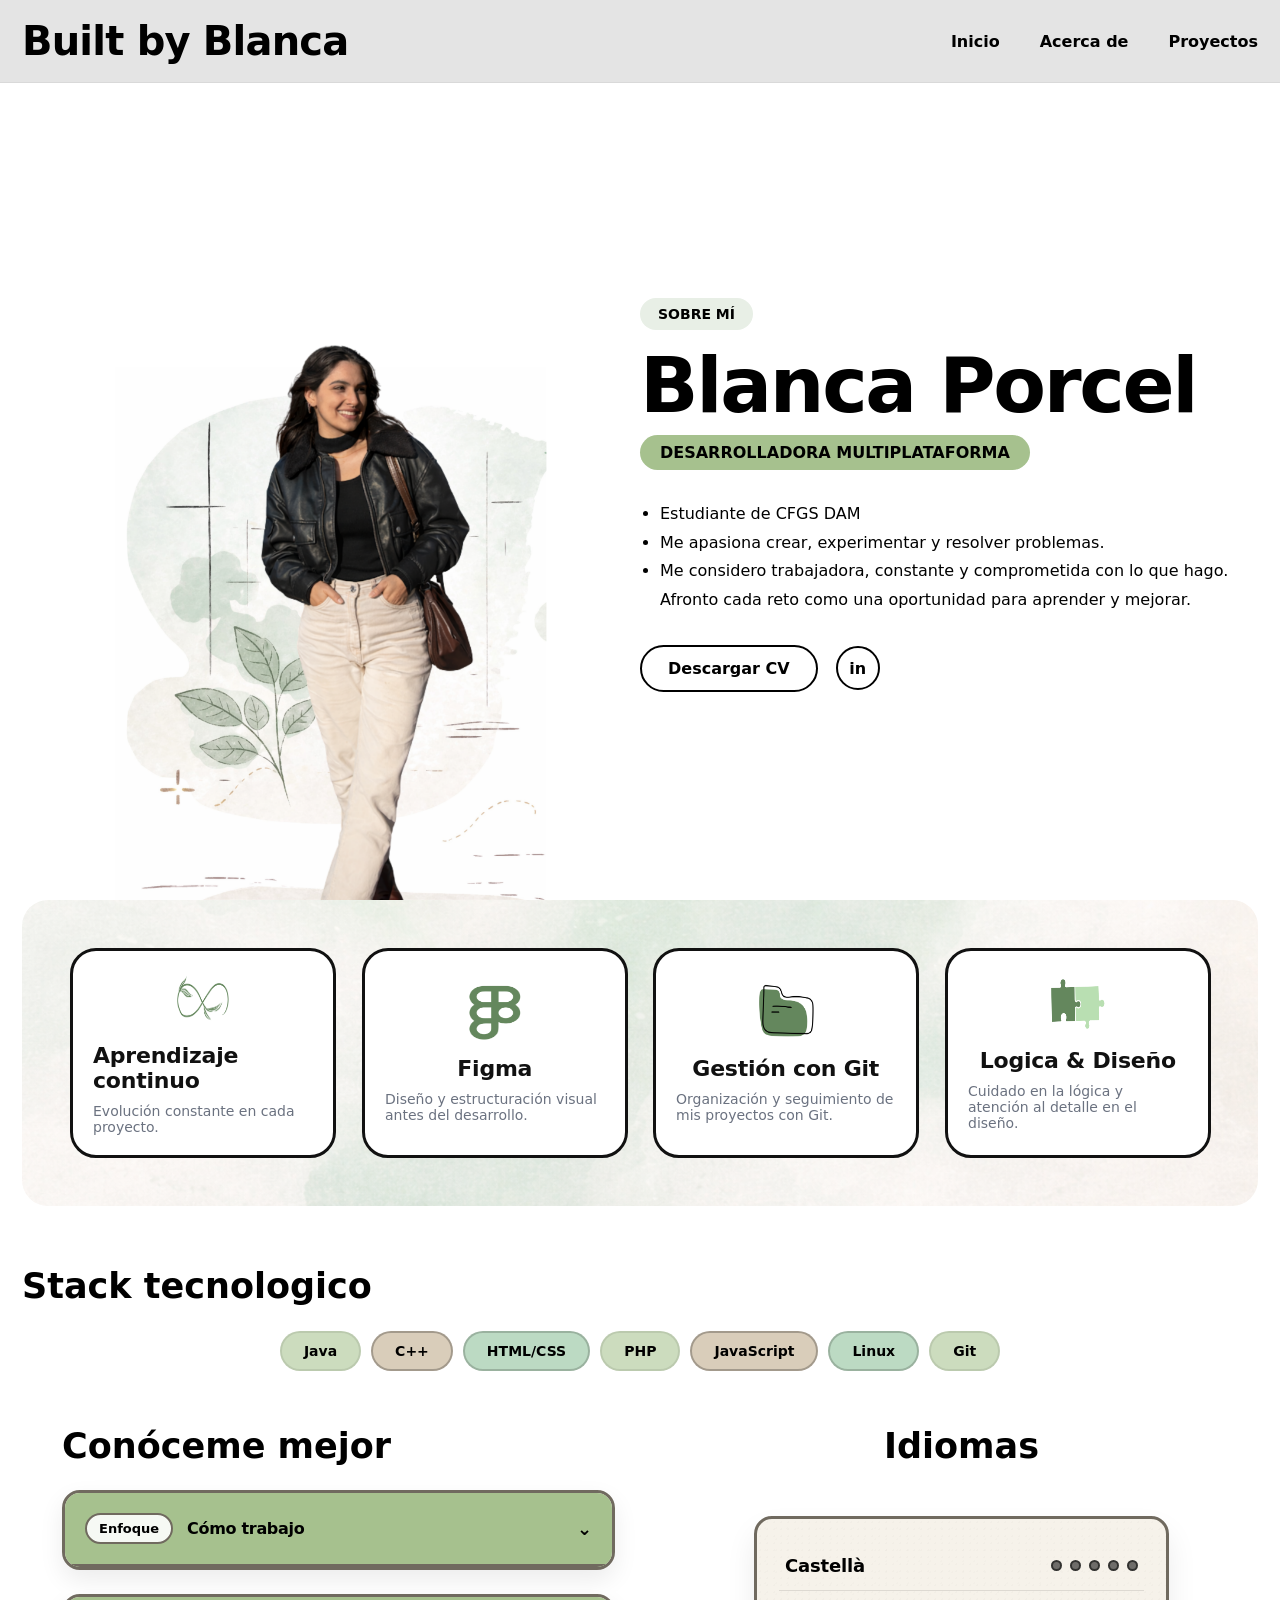
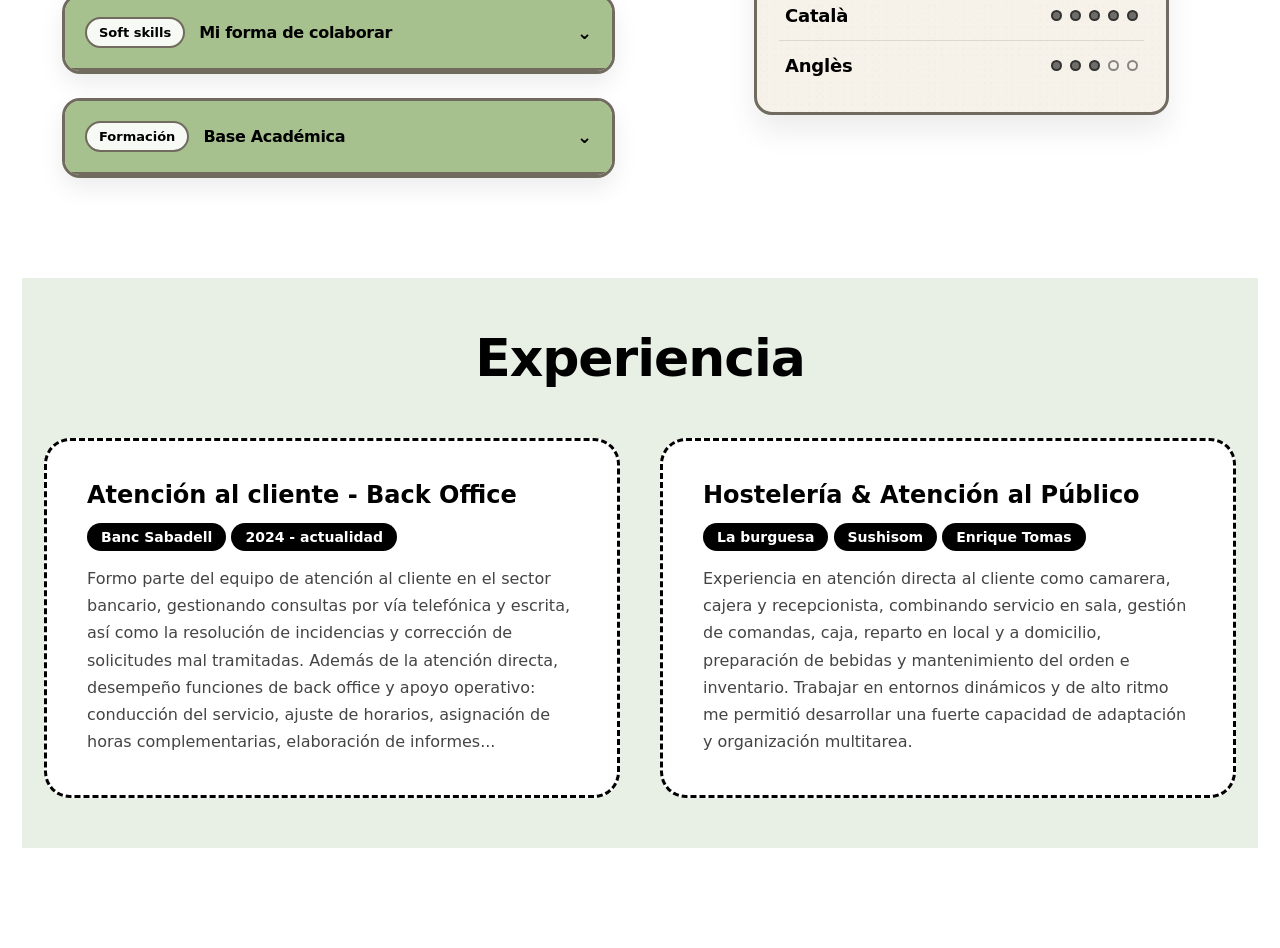
==== about.html @ 8d454c59 "about me creado" ====
<!DOCTYPE html>
<html lang="en">

<head>
  <meta charset="UTF-8" />
  <meta name="viewport" content="width=device-width, initial-scale=1.0" />
  <title>Blanca Porcel Portfolio</title>
  <link rel="stylesheet" href="about-me.css" />
</head>


<body>
  <!-- NAV -->
  <header class="nav">
    <div class="nav-inner">
      <div class="brand">Built by Blanca</div>

      <nav class="menu">
        <a href="/">Inicio</a>
        <a href="/about.html">Acerca de</a>
        <a class="active" href="/projects.html">Proyectos</a>
      </nav>
    </div>
  </header>


  <!-- PAGE -->
  <main id="page" class="page">
    <div class="container">
      <div class="header">

        <!-- TEXTO -->
        <div class="header-content">

          <span class="hero-badge">SOBRE MÍ</span>

          <h1 class="hero-name">
            Blanca Porcel
          </h1>

          <h2 class="hero-role">
            DESARROLLADORA MULTIPLATAFORMA
          </h2>

          <ul class="hero-list">
            <li>Estudiante de CFGS DAM</li>
            <li> Me apasiona crear, experimentar y resolver problemas. </li>
            <li>Me considero trabajadora, constante y comprometida con lo que hago. Afronto cada reto como una oportunidad para aprender y mejorar.</li>
          </ul>

          <div class="hero-buttons">
            <a href="assets/Curriculum Blanca Porcel.pdf" target="_blank" class="btn-primary">
              Descargar CV
            </a>

            <a href="http://www.linkedin.com/in/blanca-porcel-alonso" target="_blank" class="btn-circle">
              in
            </a>
          </div>

        </div>

        <!-- IMAGEN -->
        <img src="assets/foto-mia3.png" alt="Blanca Porcel" class="hero-img">

      </div>

      <article class="quick-overview">
        <a class="tech-card" href="#">
          <div class="tech-card__icon" aria-hidden="true">
            <img src="assets/icono-infinito.png" alt="" />
          </div>

          <h3 class="tech-card__title">Aprendizaje continuo</h3>
          <p class="tech-card__subtitle">Evolución constante en cada proyecto.</p>
        </a>
        <a class="tech-card" href="#">
          <div class="tech-card__icon" aria-hidden="true">
            <img src="assets/icono-figma.png" alt="" />
          </div>

          <h3 class="tech-card__title">Figma</h3>
          <p class="tech-card__subtitle">Diseño y estructuración visual antes del desarrollo.</p>
        </a>
        <a class="tech-card" href="#">
          <div class="tech-card__icon" aria-hidden="true">
            <img src="assets/icono-carpeta.png" alt="" />
          </div>

          <h3 class="tech-card__title">Gestión con Git</h3>
          <p class="tech-card__subtitle">Organización y seguimiento de mis proyectos con Git.</p>
        </a>
        <a class="tech-card" href="#">
          <div class="tech-card__icon" aria-hidden="true">
            <img src="assets/icono-puzle.png" alt="" />
          </div>

          <h3 class="tech-card__title">Logica & Diseño</h3>
          <p class="tech-card__subtitle">Cuidado en la lógica y atención al detalle en el diseño. </p>
        </a>
      </article>
      <div class="content-grid">
        <article class="technology-stack">
          <h2>
            Stack tecnologico
          </h2>
          <div class="pills">
            <span>Java</span>
            <span>C++</span>
            <span>HTML/CSS</span>
            <span>PHP</span>
            <span>JavaScript</span>
            <span>Linux</span>
            <span>Git</span>
          </div>
        </article>

        <article class="get-to-know-me">
          <h2>Conóceme mejor</h2>
          <div class="cards">

            <div class="accordion-card">
              <div class="card-header">
                <span class="tag">Enfoque</span>
                <span class="title-mini">Cómo trabajo</span>
                <span class="chev">⌄</span>
              </div>
              <div class="card-body">
                <p>
                  Me gusta construir proyectos completos y bien estructurados:
                  primero diseño en Figma y después paso a código cuidando la arquitectura.
                </p>
              </div>
            </div>

            <div class="accordion-card">
              <div class="card-header">
                <span class="tag">Soft skills</span>
                <span class="title-mini">Mi forma de colaborar</span>
                <span class="chev">⌄</span>
              </div>
              <div class="card-body">
                <p>Alta capacidad de adaptación<br>Actitud profesional y resolutiva<br>Persona creativa y comunicativa
                </p>
              </div>
            </div>

            <div class="accordion-card">
              <div class="card-header">
                <span class="tag">Formación</span>
                <span class="title-mini">Base Académica</span>
                <span class="chev">⌄</span>
              </div>
              <div class="card-body">
                <p>CFGS Desarrollo de Aplicaciones Multiplataforma (actualidad). <br>2 años de Ingeniería Informática.
                  <br>Bachillerato Científico-Tecnológico</p>
              </div>
            </div>

          </div>
        </article>
        <article class="languages">
          <h2 class="languages-title">Idiomas</h2>

          <div class="languages-card">
            <div class="lang-row">
              <span class="lang-name">Castellà</span>
              <div class="dots" aria-label="Nivel castellano: 5 de 5">
                <span class="dot filled"></span>
                <span class="dot filled"></span>
                <span class="dot filled"></span>
                <span class="dot filled"></span>
                <span class="dot filled"></span>
              </div>
            </div>

            <div class="lang-row">
              <span class="lang-name">Català</span>
              <div class="dots" aria-label="Nivel catalán: 5 de 5">
                <span class="dot filled"></span>
                <span class="dot filled"></span>
                <span class="dot filled"></span>
                <span class="dot filled"></span>
                <span class="dot filled"></span>
              </div>
            </div>

            <div class="lang-row">
              <span class="lang-name">Anglès</span>
              <div class="dots" aria-label="Nivel inglés: 3 de 5">
                <span class="dot filled"></span>
                <span class="dot filled"></span>
                <span class="dot filled"></span>
                <span class="dot"></span>
                <span class="dot"></span>
              </div>
            </div>
          </div>
        </article>
      </div>
      <section class="experience-section">
        <div class="container">
          <h2 class="experience-title">Experiencia</h2>

          <div class="experience-grid">

            <article class="experience-card">
              <h3> Atención al cliente - Back Office </h3>
              <span class="experience-date"> Banc Sabadell</span>
              <span class="experience-date"> 2024 - actualidad</span>
              <p>
                Formo parte del equipo de atención al cliente en el sector bancario, gestionando consultas por vía
                telefónica y escrita, así como la resolución de incidencias y corrección de solicitudes mal
                tramitadas.

                Además de la atención directa, desempeño funciones de back office y apoyo operativo: conducción del
                servicio, ajuste de horarios, asignación de horas complementarias, elaboración de informes...
              </p>
            </article>

            <article class="experience-card">
              <h3> Hostelería & Atención al Público </h3>
              <span class="experience-date">La burguesa</span>
              <span class="experience-date">Sushisom</span>
              <span class="experience-date">Enrique Tomas</span>
              <p>
                Experiencia en atención directa al cliente como camarera, cajera y recepcionista, combinando servicio
                en sala, gestión de comandas, caja, reparto en local y a domicilio, preparación de bebidas y
                mantenimiento del orden e inventario.

                Trabajar en entornos dinámicos y de alto ritmo me permitió desarrollar una fuerte capacidad de
                adaptación y organización multitarea.


              </p>
            </article>

          </div>
        </div>
      </section>
    </div>
    </div>
  </main>
  <script>
    const cards = document.querySelectorAll('.accordion-card');

    cards.forEach(card => {
      card.querySelector('.card-header').addEventListener('click', () => {

        const isActive = card.classList.contains('active');

        // cerramos todas
        cards.forEach(c => c.classList.remove('active'));

        // abrimos solo si estaba cerrada
        if (!isActive) {
          card.classList.add('active');
        }

      });
    });
  </script>
</body>

</html>
---- about-me.css ----
* {
  margin: 0;
  padding: 0;
  box-sizing: border-box;
}

:root {
  --border: #706a5f;
  --bg: #fff;
  --muted: #444;
  --radius: 18px;
  --shadow: 0 16px 30px rgba(0, 0, 0, .12);
}

body {
  font-family: system-ui, -apple-system, Segoe UI, Roboto, Arial, sans-serif;
  background: var(--bg);
  color: #000;
}


/* NAV */
.nav {
  position: fixed;
  top: 0;
  left: 0;
  width: 100%;
  background: var(--bg);
  z-index: 50;
  background: rgba(211, 210, 210, 0.6);
  /* semi transparente */
  backdrop-filter: blur(12px);
  -webkit-backdrop-filter: blur(12px);
  border-bottom: 1px solid rgba(0, 0, 0, 0.05);
}


.nav-inner {
  max-width: 1280px;
  margin: 0 auto;
  padding: 18px 22px;
  display: flex;
  align-items: center;
  justify-content: space-between;
}

.brand {
  font-weight: 900;
  font-size: 40px;
  letter-spacing: -0.02em;
}

.menu {
  display: flex;
  gap: 40px;
}

.menu a {
  text-decoration: none;
  color: #000;
  font-weight: 600;
}

.menu a:hover {
  text-decoration: underline;
}



/* PAGE */
.page {
  padding-top: 90px;
  /* deja sitio para nav */
  min-height: 100vh;
  opacity: 0;
  animation: fadeInUp 0.6s ease-out forwards;
}

@keyframes fadeInUp {
  from {
    opacity: 0;
    transform: translateY(10px);
  }

  to {
    opacity: 1;
    transform: translateY(0);
  }
}

.container {
  max-width: 1280px;
  margin: 0 auto;
  padding: 0 22px;
}



#empty {
  display: none !important;
}



/* Card */
.project-card {
  display: block;
  text-decoration: none;
  background: #F6F2EA;
  /* crema muy sutil */
  color: #111111;
  /* negro suave */
  border: 3px solid var(--border);
  border-radius: var(--radius);
  overflow: hidden;
  transition: transform .25s ease, box-shadow .25s ease;
  opacity: 0;
  transform: translateY(14px);

  opacity: 1;
  transform: translateY(0);

  background-color: #F6F2EA;
  background-image: radial-gradient(rgba(0, 0, 0, 0.015) 1px, transparent 1px);
  background-size: 6px 6px;
}

.project-card:hover {
  transform: translateY(-6px);
  box-shadow: var(--shadow);
}

.card-image {
  height: 210px;
  width: 100%;
  background: #f3f3f3;
  border-bottom: 3px solid var(--border);
  overflow: hidden;
}

.card-image img {
  width: 100%;
  height: 100%;
  object-fit: cover;
  transition: transform .5s ease;
}

.project-card:hover .card-image img {
  transform: scale(1.05);
}

.card-content {
  padding: 26px;
}

/* badge día */
.badge {
  display: inline-block;
  background: #000;
  color: #fff;
  padding: 8px 14px;
  border-radius: 999px;
  font-size: 14px;
  font-weight: 700;
  margin-bottom: 14px;
}

/* título */
.card-title {
  font-size: 34px;
  font-weight: 900;
  letter-spacing: -0.02em;
  line-height: 1.05;
  margin-bottom: 16px;
}

/* tech tags */
.tech {
  display: flex;
  flex-wrap: wrap;
  gap: 10px;
  margin-bottom: 18px;
}

.tech span {
  font-size: 14px;
  border: 2px solid #000;
  padding: 6px 10px;
  border-radius: 10px;
  background: #FDFBF7;

}

.tech span:hover {
  background: #F6F2EA;
}

/* Ver proyecto */
.view {
  display: inline-flex;
  align-items: center;
  gap: 10px;
  font-weight: 700;
  font-size: 16px;
}

.view svg {
  width: 18px;
  height: 18px;
  transition: transform .2s ease;

}

.project-card:hover .view svg {
  transform: translateX(5px);
}


.content img {
  height: 500px;
}

.content {
  text-align: center;
}


@media (max-width: 450px) {

  .nav-inner {
    flex-direction: column;
    align-items: center;
    gap: 10px;
    padding: 14px 14px;
  }

  .brand {
    font-size: 30px;
    line-height: 1;
    text-align: center;
  }

  .menu {
    gap: 18px;
    flex-wrap: wrap;
    /* por si no cabe */
    justify-content: center;
  }

  .menu a {
    font-size: 14px;
  }

  /* Ajusta el espacio arriba del contenido porque la nav será más alta */
  .page {
    padding-top: 140px;
    /* antes 90px */
  }
}


@media (max-width: 700px) and (min-width: 450px) {

  .nav-inner {
    padding: 14px 18px;
  }

  /* Built by Blanca se adapta progresivamente */
  .brand {
    font-size: clamp(22px, 4vw, 30px);
    line-height: 1;
  }

  /* Menú más compacto */
  .menu {
    gap: 20px;
    /* antes 40px */
  }

  .menu a {
    font-size: 15px;
  }

  /* Ajustamos espacio superior del hero */
  .page {
    padding-top: 100px;
  }
}

/* ===============================
   ACCORDION CARDS – Built by Blanca
   =============================== */

.cards {
  display: flex;
  gap: 24px;
  margin-top: 24px;
  flex-direction: column;
}

/* Tarjeta base */
.accordion-card {
  border: 3px solid var(--border);
  border-radius: 18px;
  background: #F6F2EA;
  overflow: hidden;
  box-shadow: 0 10px 24px rgba(0, 0, 0, .08);
  transition: transform .25s ease, box-shadow .25s ease;
}

/* Efecto hover */
.accordion-card:hover {
  transform: translateY(-4px);
  box-shadow: 0 16px 30px rgba(0, 0, 0, .12);
}

/* Cabecera */
.card-header {
  cursor: pointer;
  padding: 20px;
  display: grid;
  grid-template-columns: auto 1fr auto;
  align-items: center;
  gap: 14px;

  background: #a6c18e;
  /* tu verde */
  border-bottom: 3px solid var(--border);
  font-weight: 800;
  user-select: none;
}

/* Etiqueta tipo pill */
.card-header .tag {
  display: inline-flex;
  align-items: center;
  padding: 6px 12px;
  border-radius: 999px;
  background: rgba(255, 255, 255, .9);
  border: 2px solid var(--border);
  font-size: 13px;
  font-weight: 900;
}

/* Título */
.card-header .title-mini {
  font-weight: 900;
  letter-spacing: -0.02em;
  font-size: 16px;
}

/* Flecha */
.chev {
  font-weight: 900;
  font-size: 18px;
  transition: transform .3s ease;
}

/* Cuerpo */
.card-body {
  max-height: 0;
  overflow: hidden;
  padding: 0 20px;
  background: #fff;
  transition:
    max-height .4s ease,
    padding .3s ease,
    opacity .25s ease;
  opacity: 0;
}

/* Contenido interno */
.card-body p {
  margin: 0 0 12px;
  line-height: 1.7;
}

.card-body ul {
  margin: 0 0 20px;
  padding-left: 20px;
  line-height: 1.8;
}

/* Estado activo */
.accordion-card.active .card-body {
  max-height: 500px;
  padding: 20px;
  opacity: 1;
}

.accordion-card.active .chev {
  transform: rotate(180deg);
}

/* Responsive */
@media (max-width: 900px) {
  .cards {
    grid-template-columns: 1fr;
  }
}



/* Tecnologías centradas */
.tech {
  margin-top: 18px;
}

.pills {
  display: flex;
  flex-wrap: wrap;
  justify-content: center;
  gap: 10px;
  margin: 25px 0;
}

.pills span:nth-child(1),
.pills span:nth-child(4),
.pills span:nth-child(7) {
  border: 2px solid #00000015;
  background-color: #a6c18e91;
}

.pills span:nth-child(2),
.pills span:nth-child(5) {
  border: 2px solid #0000003f;
  background-color: #c1ad8e9a;
}

.pills span:nth-child(3),
.pills span:nth-child(6) {
  border: 2px solid #0000002f;
  background-color: #8ec19996;
}

.pills span {
  padding: 10px 22px;
  border-radius: 20px;
  background: #fff;
  font-size: 14px;
  font-weight: 600;
}



/* =========================
   IDIOMAS – Tarjeta papel
   ========================= */

.languages {
  text-align: center;
}

h2 {
  font-size: 35px;
  font-weight: 800;
  margin-bottom: 16px;
}

.languages-title {
  margin-bottom: 50px;
}

.languages-card {
  border: 3px solid var(--border);
  border-radius: 18px;
  padding: 22px 22px;
  background: #F6F2EA;
  box-shadow: 0 16px 30px rgba(0, 0, 0, .08);
  position: relative;
  overflow: hidden;
  width: 70%;
  display: flex;
  flex-direction: column;
  text-align: start;
  margin: 0 auto;
}

/* textura suave tipo papel */
.languages-card::before {
  content: "";
  position: absolute;
  inset: 0;
  background-image:
    radial-gradient(rgba(0, 0, 0, 0.03) 1px, transparent 1px),
    radial-gradient(rgba(0, 0, 0, 0.02) 1px, transparent 1px);
  background-size: 7px 7px, 11px 11px;
  background-position: 0 0, 3px 4px;
  opacity: .6;
  pointer-events: none;
}

.languages-card>* {
  position: relative;
  /* encima de la textura */
}

.lang-row {
  display: grid;
  grid-template-columns: 1fr auto;
  align-items: center;
  padding: 14px 6px;
}

.lang-row+.lang-row {
  border-top: 1px solid rgba(0, 0, 0, .10);
}

.lang-name {
  font-weight: 700;
  font-size: 18px;
  letter-spacing: -0.01em;
}

.dots {
  display: inline-flex;
  gap: 8px;
}

.dot {
  width: 11px;
  height: 11px;
  border-radius: 999px;
  border: 2px solid rgba(0, 0, 0, .45);
  background: transparent;
}

.dot.filled {
  background: rgba(0, 0, 0, .55);
  border-color: rgba(0, 0, 0, .55);
}

/* móvil */
@media (max-width: 600px) {
  .lang-name {
    font-size: 16px;
  }

  .dot {
    width: 10px;
    height: 10px;
  }
}

.content-grid {
  display: grid;
  grid-template-columns: repeat(2, 1fr);
  grid-column-gap: 50px;
  grid-row-gap: 30px;
}

.technology-stack {
  grid-area: 1 / 1 / 2 / 3;
}

.get-to-know-me {
  grid-area: 2 / 1 / 3 / 2;
  margin-left: 40px;
}

.lenguages {
  grid-area: 2 / 2 / 3 / 3;

}

/* CONTENEDOR de las tarjetas (para que queden como en la referencia) */
.quick-overview {
  display: grid;
  grid-template-columns: repeat(4, 1fr);
  gap: 26px;
  align-items: stretch;
  margin-top: 0;
   margin-bottom: 60px;
     background-image: url("./assets/fondo-stats.png");
  background-size: cover;
  background-position: center;
  background-repeat: no-repeat;

  padding: 48px;              /* IMPORTANTÍSIMO: crea área visible */
  border-radius: 26px;        /* si quieres */
}

/* Responsive */
@media (max-width: 980px) {
  .quick-overview {
    grid-template-columns: repeat(2, 1fr);
  }
  .hero-img{display: none !important;}
}

@media (max-width: 520px) {
  .quick-overview {
    grid-template-columns: 1fr;
  }
}

/* ===== Card EXACTA estilo referencia + hover lift ===== */
.tech-card {
  display: flex;
  flex-direction: column;
  align-items: center;
  justify-content: center;

  /* tamaño “rectángulo grande” como captura */
  height: 210px;
  width: 100%;
  padding: 28px 20px;
  gap: 10px;

  background: #fff;
  border: 3px solid #111;
  /* borde más gordo */
  border-radius: 26px;
  /* radio como captura */
  box-shadow: none;
  /* en reposo NO sombra */
  text-decoration: none;
  color: #111;

  transition: transform .18s ease, box-shadow .18s ease;
  will-change: transform;
}

.tech-card__icon {
  width: 56px;
  /* icono grande */
  height: 56px;
  display: grid;
  place-items: center;
  margin-bottom: 6px;
}

.tech-card__icon img,
.tech-card__icon svg {
  width: 56px;
  height: 56px;
  display: block;
}

.tech-card__title {
  margin: 0;
  font-size: 22px;
  font-weight: 900;
  letter-spacing: -0.01em;
}

.tech-card__subtitle {
  margin: 0;
  font-size: 14px;
  color: #6b7280;
}

/* Hover elevación como la referencia */
.tech-card:hover {
  transform: translateY(-8px);
  box-shadow: 0 18px 30px rgba(0, 0, 0, .14);
}


/* ===============================
   EXPERIENCIA SECTION
   =============================== */

.experience-section{
  margin: 100px 0;
  background: #e8f0e6; /* verde muy suave */
  padding: 50px 0;
}

.experience-title{
  font-size: 52px;
  font-weight: 900;
  margin-bottom: 50px;
  text-align: center;
  letter-spacing: -0.02em;
}

/* Grid */
.experience-grid{
  display: grid;
  grid-template-columns: repeat(2, 1fr);
  gap: 40px;
}

@media (max-width: 900px){
  .experience-grid{
    grid-template-columns: 1fr;
  }
}

/* Tarjeta */
.experience-card{
  background: #fff;
  padding: 40px;
  border-radius: 26px;

  /* borde a líneas */
  border: 3px dashed #000;

  transition: transform .25s ease, box-shadow .25s ease;
}

/* Hover suave */
.experience-card:hover{
  transform: translateY(-6px);
  box-shadow: 0 18px 30px rgba(0,0,0,.12);
}

/* Fecha */
.experience-date{
  display: inline-block;
  font-size: 14px;
  font-weight: 700;
  margin-bottom: 14px;
  background: #000;
  color: #fff;
  padding: 6px 14px;
  border-radius: 999px;
}

/* Título */
.experience-card h3{
  font-size: 24px;
  font-weight: 900;
  margin-bottom: 14px;
}

/* Texto */
.experience-card p{
  line-height: 1.7;
  color: #444;
}





/* =========================
   HERO SOBRE MI
   ========================= */

.header {
  display: grid;
  grid-template-columns: 1fr 1fr;
  align-items: end;
  min-height: calc(100vh - 90px);
  padding: 0; 
}

.header-content{
  align-self: center;
}


/* Badge superior */
.hero-badge {
  display: inline-block;
  padding: 8px 18px;
  background: #e8efe6;
  border-radius: 999px;
  font-weight: 800;
  font-size: 14px;
  margin-bottom: 18px;
}

/* Nombre grande */
.hero-name {
  font-size: clamp(48px, 6vw, 82px);
  font-weight: 900;
  letter-spacing: -0.03em;
  line-height: 1;
  margin-bottom: 10px;
}

/* Rol con fondo verde */
.hero-role {
  display: inline-block;
  background: #a6c18e;
  padding: 8px 20px;
  border-radius: 999px;
  font-size: 16px;
  font-weight: 800;
  margin-bottom: 30px;
}

/* Lista */
.hero-list {
  list-style: disc;
  padding-left: 20px;
  margin-bottom: 30px;
  line-height: 1.8;
  font-size: 16px;
}

/* Botones */
.hero-buttons {
  display: flex;
  align-items: center;
  gap: 18px;
}

.btn-primary {
  padding: 12px 26px;
  border-radius: 999px;
  border: 2px solid #000;
  background: #fff;
  font-weight: 700;
  text-decoration: none;
  color: #000;
  transition: all .2s ease;
}

.btn-primary:hover {
  background: #000;
  color: #fff;
}

.btn-circle {
  width: 44px;
  height: 44px;
  border-radius: 50%;
  border: 2px solid #000;
  display: grid;
  place-items: center;
  text-decoration: none;
  font-weight: 800;
  color: #000;
  transition: all .2s ease;
}

.btn-circle:hover {
  background: #000;
  color: #fff;
}

/* Imagen */
.hero-img {
   width: 70%;              
  max-width: none;       
  justify-self: center;     
  align-self: end;        
  margin-left: 0px;       
  display: block;
  grid-area: 1 / 1 / 2 / 2;
}
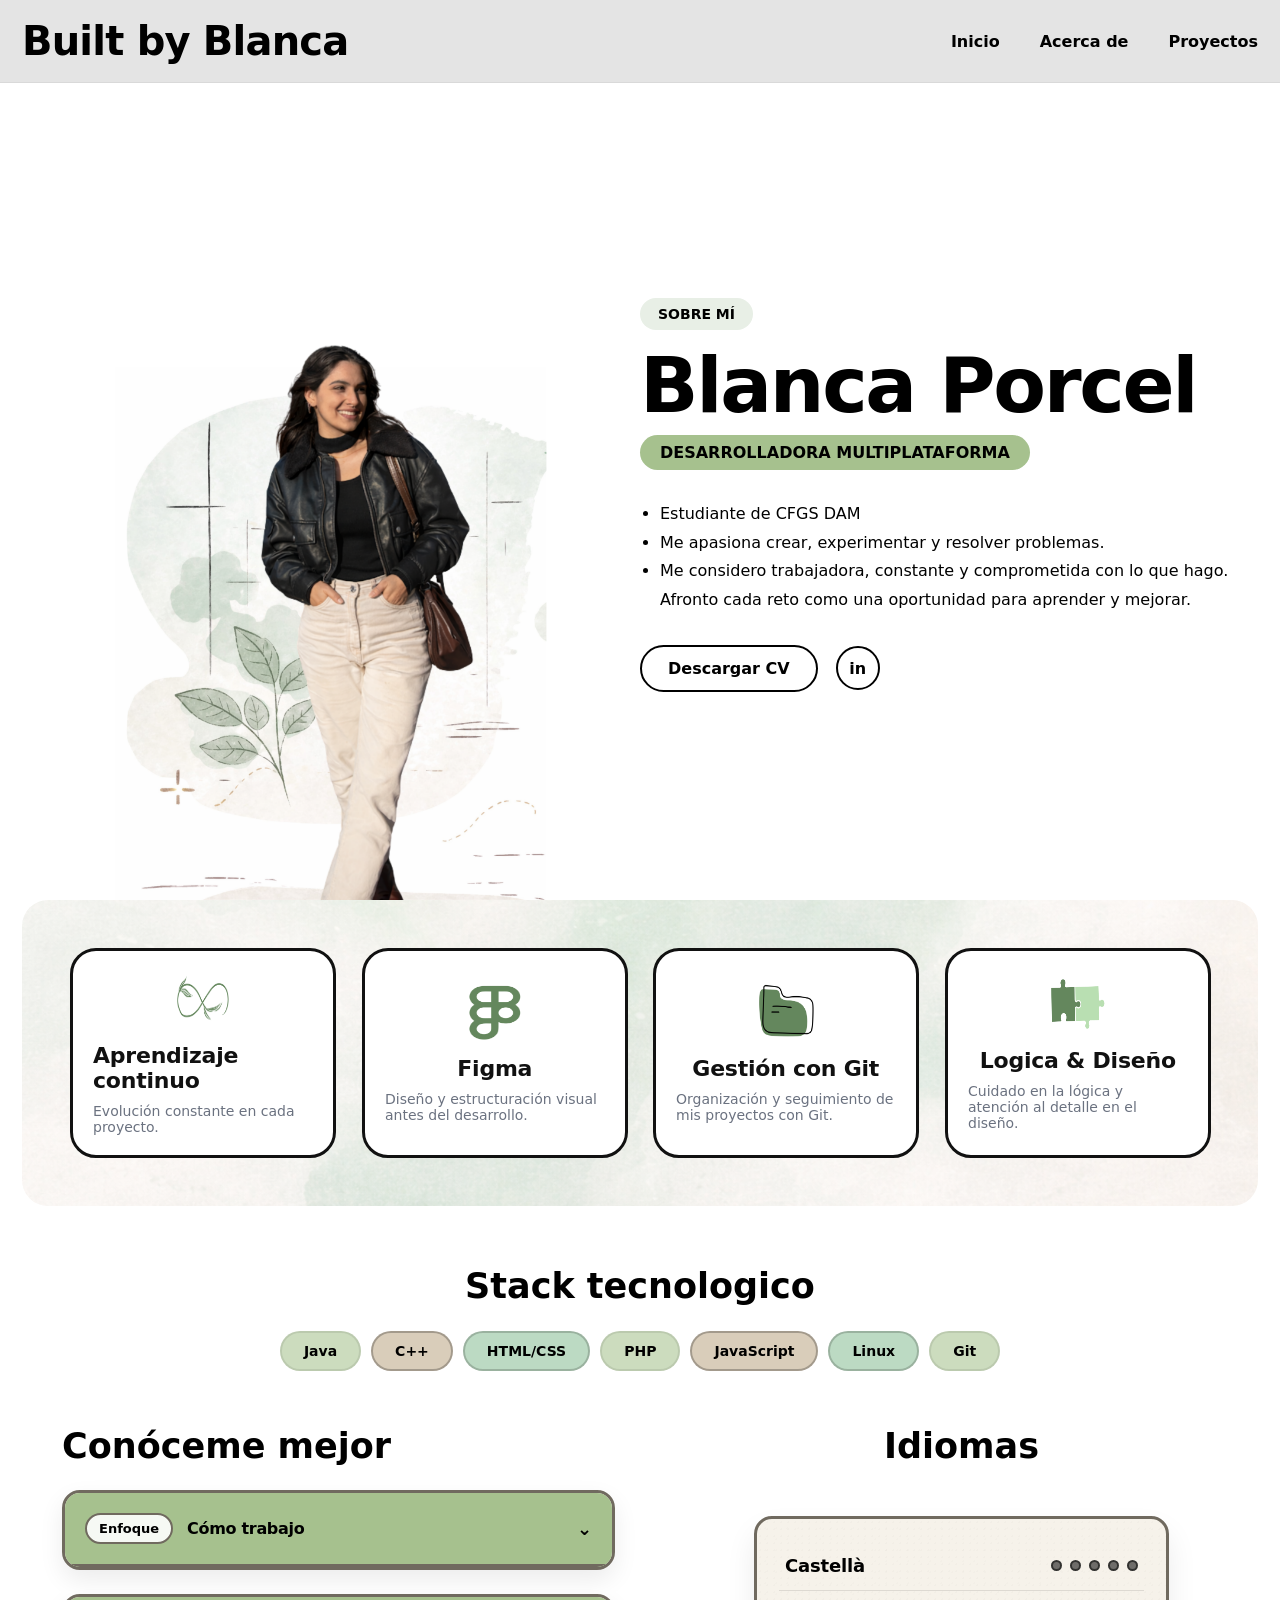
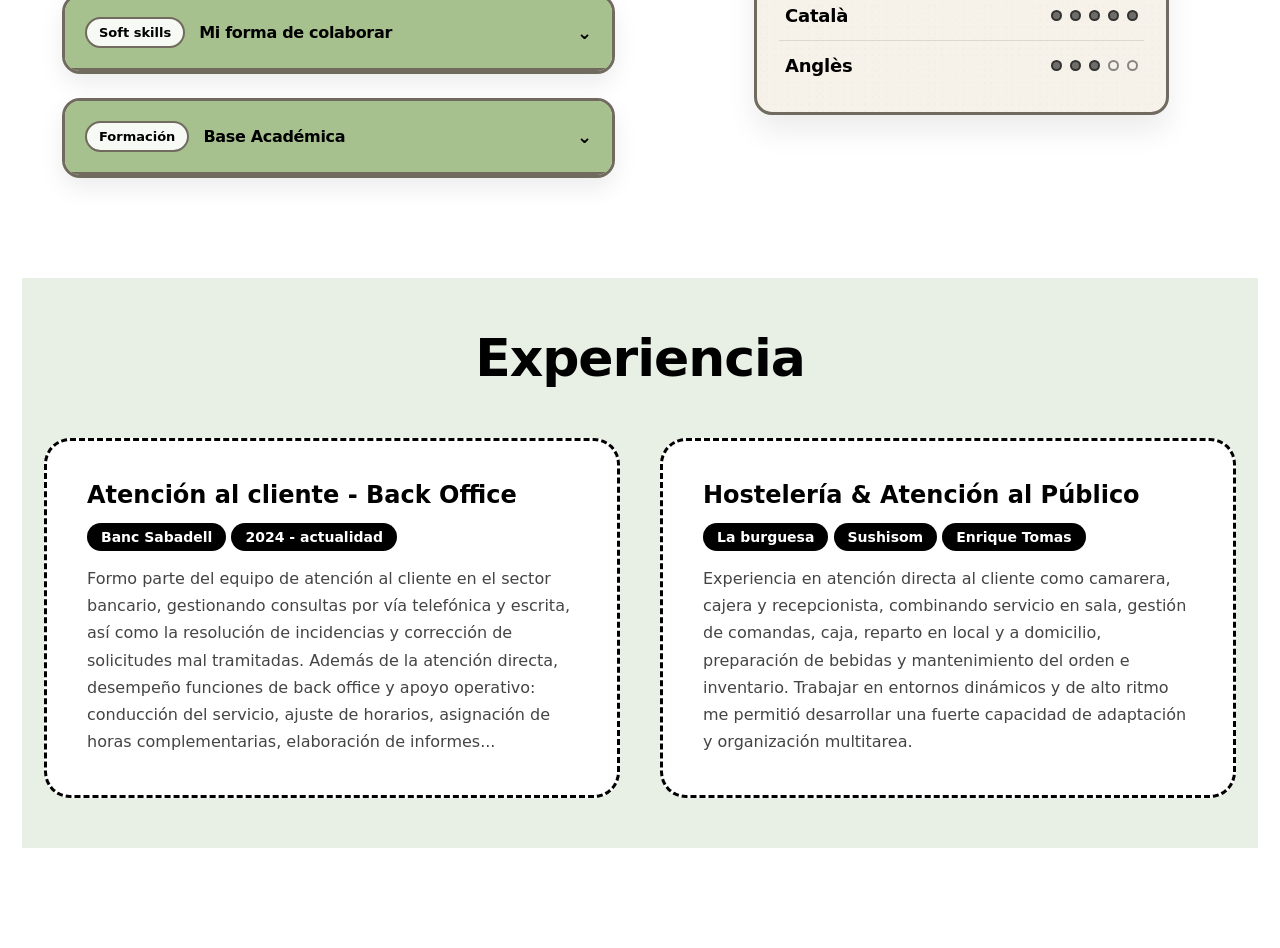
==== commit a712e3e0: "arreglamos responsive about" ====
--- a/about.html
+++ b/about.html
@@ -44,7 +44,7 @@
 
           <ul class="hero-list">
             <li>Estudiante de CFGS DAM</li>
-            <li> Me apasiona crear, experimentar y resolver problemas. </li>
+            <li>Me apasiona crear, experimentar y resolver problemas. </li>
             <li>Me considero trabajadora, constante y comprometida con lo que hago. Afronto cada reto como una oportunidad para aprender y mejorar.</li>
           </ul>
 
--- a/about-me.css
+++ b/about-me.css
@@ -233,6 +233,16 @@
     gap: 10px;
     padding: 14px 14px;
   }
+   .content-grid{
+    display: flex !important;
+    flex-direction: column !important;
+  }
+
+  .get-to-know-me{grid-column: auto;
+    grid-row: auto;}
+    .lenguages{grid-column: auto;
+    grid-row: auto;}
+
 
   .brand {
     font-size: 30px;
@@ -264,6 +274,15 @@
   .nav-inner {
     padding: 14px 18px;
   }
+  .content-grid{
+    display: flex !important;
+    flex-direction: column !important;
+  }
+
+  .get-to-know-me{grid-column: auto;
+    grid-row: auto;}
+    .lenguages{grid-column: auto;
+    grid-row: auto;}
 
   /* Built by Blanca se adapta progresivamente */
   .brand {
@@ -551,6 +570,7 @@
 
 .technology-stack {
   grid-area: 1 / 1 / 2 / 3;
+  text-align: center;
 }
 
 .get-to-know-me {
@@ -585,7 +605,7 @@
   .quick-overview {
     grid-template-columns: repeat(2, 1fr);
   }
-  .hero-img{display: none !important;}
+
 }
 
 @media (max-width: 520px) {
@@ -680,6 +700,12 @@
   display: grid;
   grid-template-columns: repeat(2, 1fr);
   gap: 40px;
+}
+
+@media (max-width: 750px){ 
+  .hero-img{
+    display: none !important;
+  }
 }
 
 @media (max-width: 900px){
@@ -842,4 +868,116 @@
   margin-left: 0px;       
   display: block;
   grid-area: 1 / 1 / 2 / 2;
+}
+
+@media (max-width: 900px){
+  .hero-img{width: 85%;}
+}
+@media (max-width: 800px) and (min-width: 700px){
+  .hero-img{width: 90%;}
+  .header-content{margin-top: 20px; margin-bottom: 10px;}
+}
+
+
+
+@media (max-width: 750px){
+
+  .header {
+    display: flex;
+    flex-direction: column;
+    justify-content: center;
+    align-items: center;
+
+    min-height: auto;          
+    padding: 80px 20px 60px;  
+    text-align: center;      
+  }
+
+  .header-content{
+    max-width: 600px;
+  }
+
+  .hero-list{
+    padding-left: 0;
+    list-style-position: inside;
+  }
+
+  .hero-buttons{
+    justify-content: center;
+    flex-wrap: wrap;
+  }
+
+}
+
+
+
+@media (max-width: 600px){
+
+  .hero-name{
+    font-size: clamp(36px, 8vw, 48px);
+  }
+
+  .hero-role{
+    font-size: 14px;
+    padding: 6px 16px;
+  }
+
+  .hero-list{
+    font-size: 15px;
+  }
+
+  .btn-primary{
+    padding: 10px 20px;
+    font-size: 14px;
+  }
+
+}
+
+@media (max-width: 750px){
+
+  /* ocultamos los bullets y lo dejamos como texto */
+  .hero-list{
+    list-style: none;
+    padding-left: 0;
+    margin: 14px 0 22px;
+
+    font-size: 15px;
+    line-height: 1.7;
+    color: #444;
+    text-align: center;
+  }
+
+  .hero-list li{
+    display: inline;          
+  }
+
+}
+
+@media (max-width: 750px){
+
+  .header{
+    display: flex;
+    flex-direction: column;
+    align-items: center;
+    justify-content: center;
+
+    min-height: auto;        
+    padding: 0px 18px 34px;  
+    margin: 0;                
+    text-align: center;
+  }
+
+  .header-content{
+    margin-top: 0;
+  }
+
+  .hero-role{
+    margin-bottom: 16px;
+  }
+
+  .hero-buttons{
+    justify-content: center;
+    flex-wrap: wrap;
+    gap: 12px;
+  }
 }
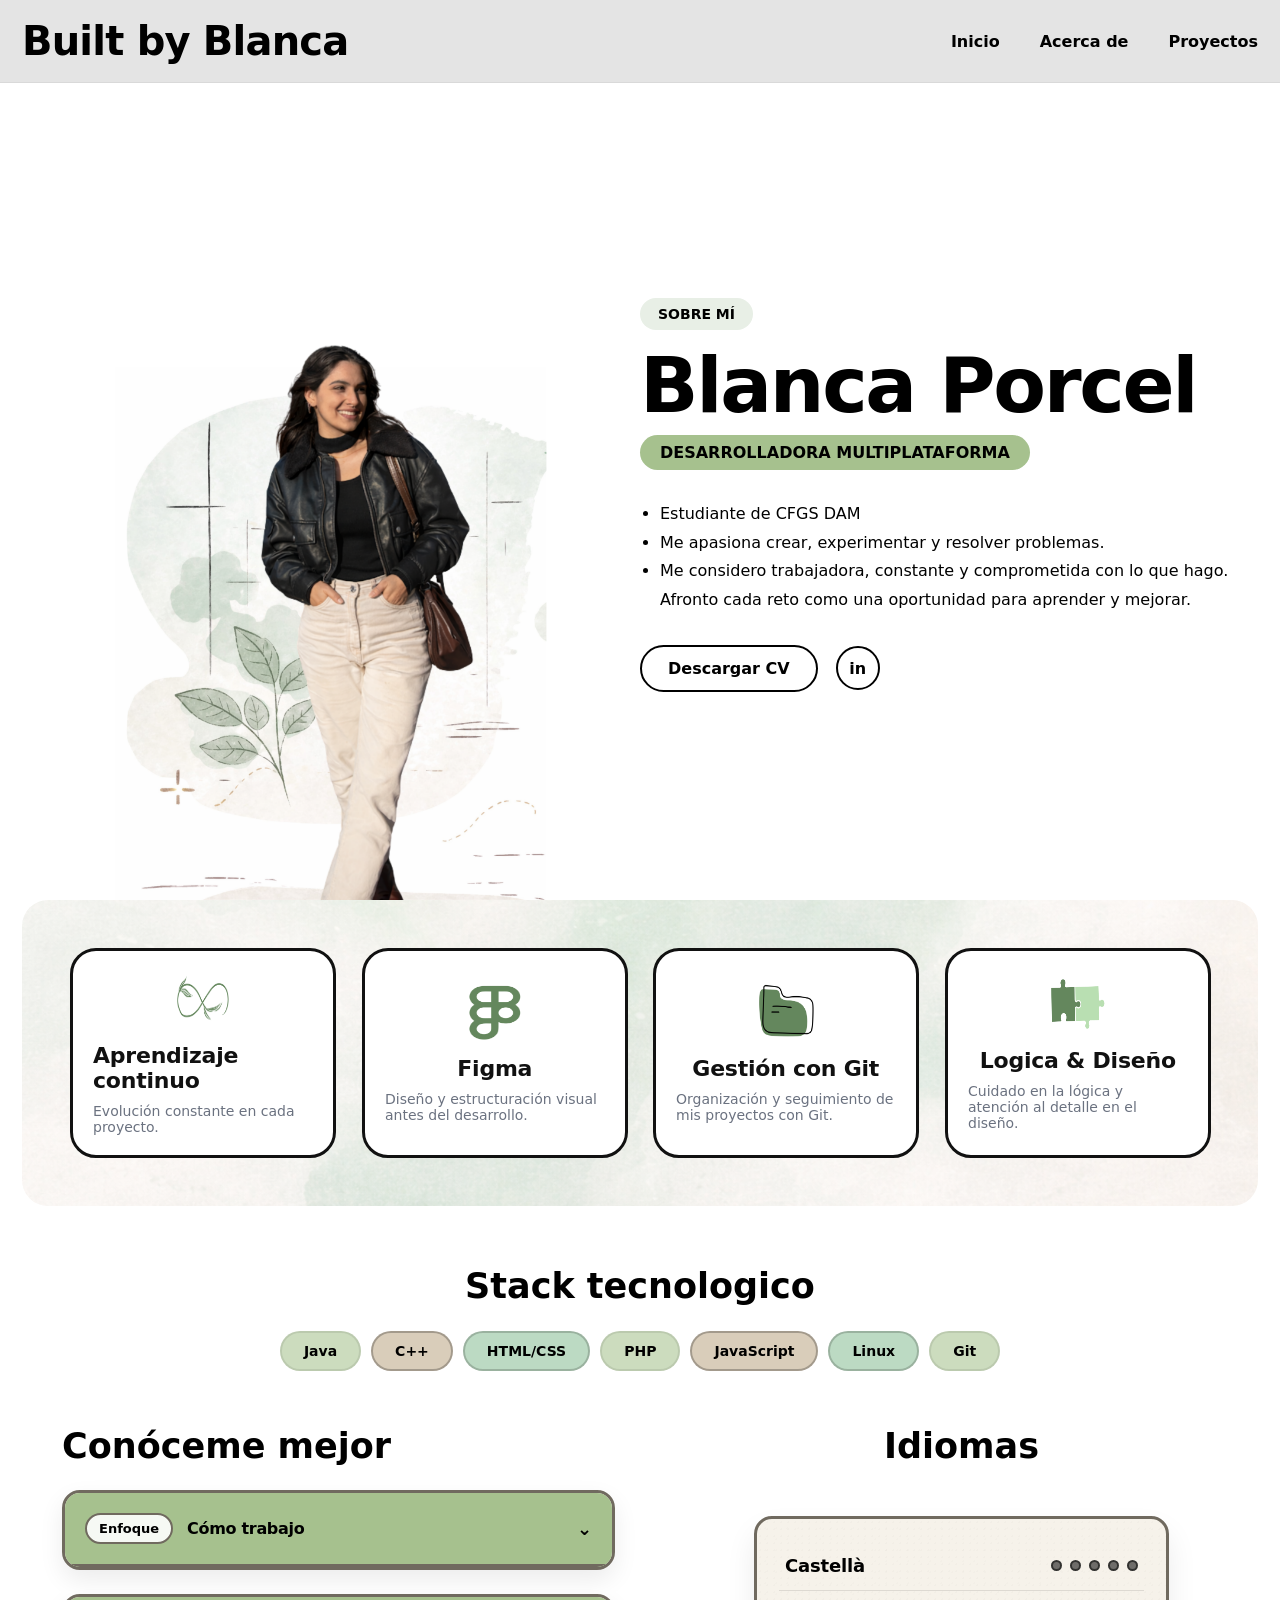
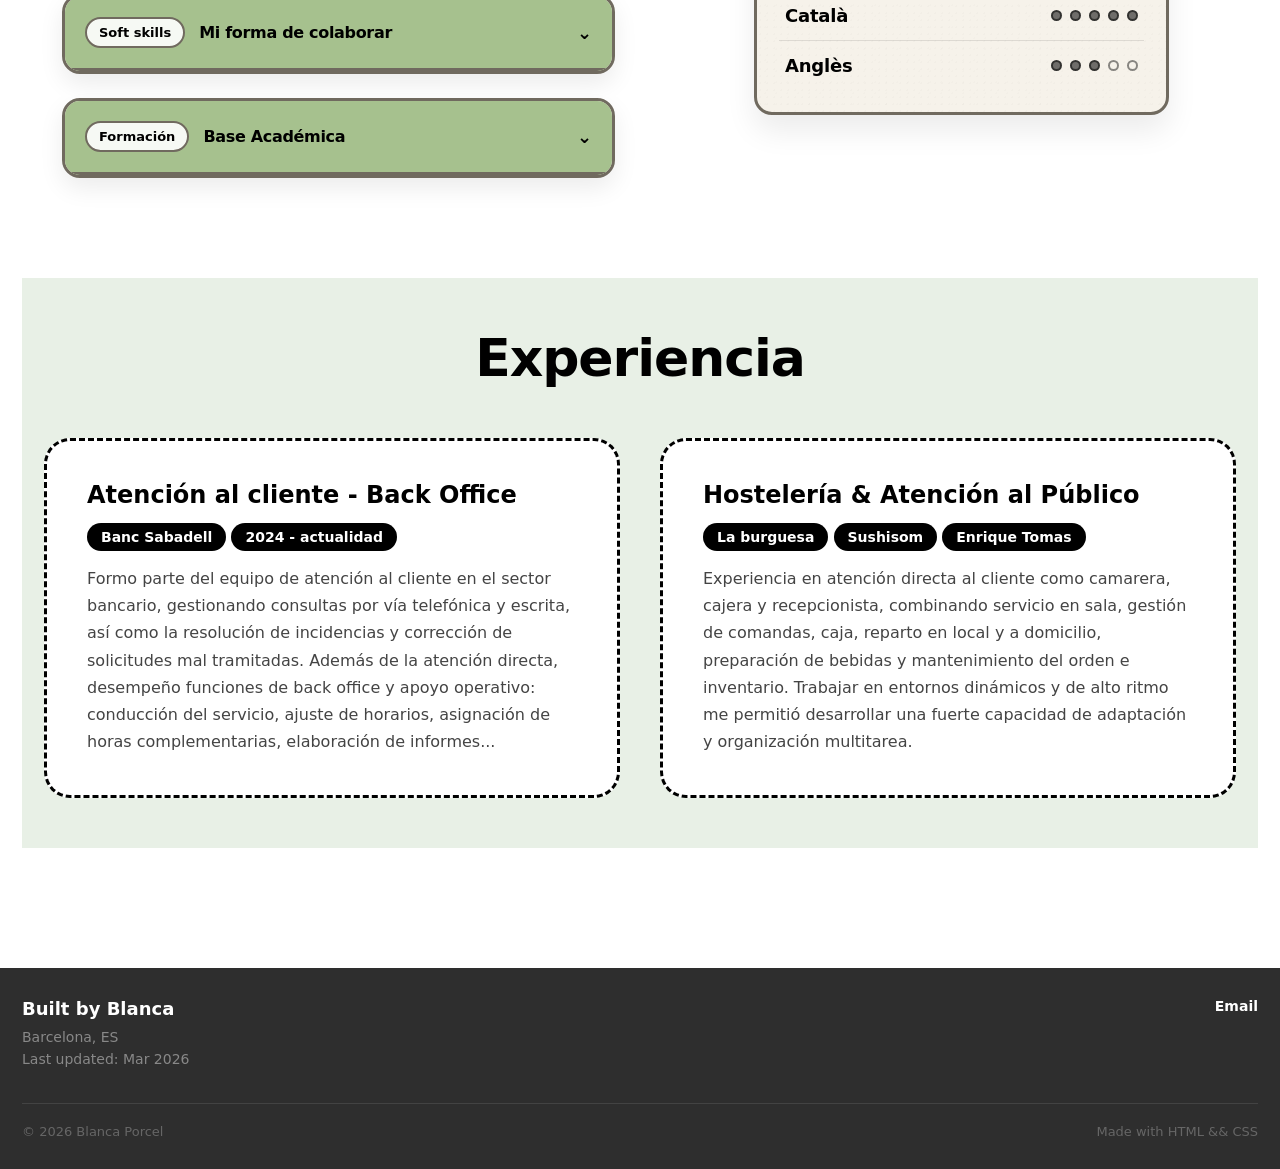
==== commit 178b1f03: "creamos footer" ====
--- a/about.html
+++ b/about.html
@@ -45,7 +45,8 @@
           <ul class="hero-list">
             <li>Estudiante de CFGS DAM</li>
             <li>Me apasiona crear, experimentar y resolver problemas. </li>
-            <li>Me considero trabajadora, constante y comprometida con lo que hago. Afronto cada reto como una oportunidad para aprender y mejorar.</li>
+            <li>Me considero trabajadora, constante y comprometida con lo que hago. Afronto cada reto como una
+              oportunidad para aprender y mejorar.</li>
           </ul>
 
           <div class="hero-buttons">
@@ -153,7 +154,8 @@
               </div>
               <div class="card-body">
                 <p>CFGS Desarrollo de Aplicaciones Multiplataforma (actualidad). <br>2 años de Ingeniería Informática.
-                  <br>Bachillerato Científico-Tecnológico</p>
+                  <br>Bachillerato Científico-Tecnológico
+                </p>
               </div>
             </div>
 
@@ -260,6 +262,29 @@
       });
     });
   </script>
+
+  <footer class="site-footer">
+    <div class="footer-container">
+
+      <div class="footer-left">
+        <h3 class="footer-brand">Built by Blanca</h3>
+        <p class="footer-location">Barcelona, ES</p>
+        <p class="footer-update">Last updated: Mar 2026</p>
+      </div>
+
+      <div class="footer-right">
+        <a href="mailto:blancaporcel1875@gmail.com" class="footer-link">Email</a>
+      </div>
+
+    </div>
+
+    <div class="footer-bottom">
+      <p>© 2026 Blanca Porcel</p>
+      <p>Made with HTML && CSS</p>
+    </div>
+  </footer>
+
+
 </body>
 
 </html>
--- a/about-me.css
+++ b/about-me.css
@@ -233,15 +233,21 @@
     gap: 10px;
     padding: 14px 14px;
   }
-   .content-grid{
+
+  .content-grid {
     display: flex !important;
     flex-direction: column !important;
   }
 
-  .get-to-know-me{grid-column: auto;
-    grid-row: auto;}
-    .lenguages{grid-column: auto;
-    grid-row: auto;}
+  .get-to-know-me {
+    grid-column: auto;
+    grid-row: auto;
+  }
+
+  .lenguages {
+    grid-column: auto;
+    grid-row: auto;
+  }
 
 
   .brand {
@@ -274,15 +280,21 @@
   .nav-inner {
     padding: 14px 18px;
   }
-  .content-grid{
+
+  .content-grid {
     display: flex !important;
     flex-direction: column !important;
   }
 
-  .get-to-know-me{grid-column: auto;
-    grid-row: auto;}
-    .lenguages{grid-column: auto;
-    grid-row: auto;}
+  .get-to-know-me {
+    grid-column: auto;
+    grid-row: auto;
+  }
+
+  .lenguages {
+    grid-column: auto;
+    grid-row: auto;
+  }
 
   /* Built by Blanca se adapta progresivamente */
   .brand {
@@ -590,14 +602,16 @@
   gap: 26px;
   align-items: stretch;
   margin-top: 0;
-   margin-bottom: 60px;
-     background-image: url("./assets/fondo-stats.png");
+  margin-bottom: 60px;
+  background-image: url("./assets/fondo-stats.png");
   background-size: cover;
   background-position: center;
   background-repeat: no-repeat;
 
-  padding: 48px;              /* IMPORTANTÍSIMO: crea área visible */
-  border-radius: 26px;        /* si quieres */
+  padding: 48px;
+  /* IMPORTANTÍSIMO: crea área visible */
+  border-radius: 26px;
+  /* si quieres */
 }
 
 /* Responsive */
@@ -681,13 +695,14 @@
    EXPERIENCIA SECTION
    =============================== */
 
-.experience-section{
+.experience-section {
   margin: 100px 0;
-  background: #e8f0e6; /* verde muy suave */
+  background: #e8f0e6;
+  /* verde muy suave */
   padding: 50px 0;
 }
 
-.experience-title{
+.experience-title {
   font-size: 52px;
   font-weight: 900;
   margin-bottom: 50px;
@@ -696,26 +711,26 @@
 }
 
 /* Grid */
-.experience-grid{
+.experience-grid {
   display: grid;
   grid-template-columns: repeat(2, 1fr);
   gap: 40px;
 }
 
-@media (max-width: 750px){ 
-  .hero-img{
+@media (max-width: 750px) {
+  .hero-img {
     display: none !important;
   }
 }
 
-@media (max-width: 900px){
-  .experience-grid{
+@media (max-width: 900px) {
+  .experience-grid {
     grid-template-columns: 1fr;
   }
 }
 
 /* Tarjeta */
-.experience-card{
+.experience-card {
   background: #fff;
   padding: 40px;
   border-radius: 26px;
@@ -727,13 +742,13 @@
 }
 
 /* Hover suave */
-.experience-card:hover{
+.experience-card:hover {
   transform: translateY(-6px);
-  box-shadow: 0 18px 30px rgba(0,0,0,.12);
+  box-shadow: 0 18px 30px rgba(0, 0, 0, .12);
 }
 
 /* Fecha */
-.experience-date{
+.experience-date {
   display: inline-block;
   font-size: 14px;
   font-weight: 700;
@@ -745,14 +760,14 @@
 }
 
 /* Título */
-.experience-card h3{
+.experience-card h3 {
   font-size: 24px;
   font-weight: 900;
   margin-bottom: 14px;
 }
 
 /* Texto */
-.experience-card p{
+.experience-card p {
   line-height: 1.7;
   color: #444;
 }
@@ -770,10 +785,10 @@
   grid-template-columns: 1fr 1fr;
   align-items: end;
   min-height: calc(100vh - 90px);
-  padding: 0; 
-}
-
-.header-content{
+  padding: 0;
+}
+
+.header-content {
   align-self: center;
 }
 
@@ -861,26 +876,35 @@
 
 /* Imagen */
 .hero-img {
-   width: 70%;              
-  max-width: none;       
-  justify-self: center;     
-  align-self: end;        
-  margin-left: 0px;       
+  width: 70%;
+  max-width: none;
+  justify-self: center;
+  align-self: end;
+  margin-left: 0px;
   display: block;
   grid-area: 1 / 1 / 2 / 2;
 }
 
-@media (max-width: 900px){
-  .hero-img{width: 85%;}
-}
-@media (max-width: 800px) and (min-width: 700px){
-  .hero-img{width: 90%;}
-  .header-content{margin-top: 20px; margin-bottom: 10px;}
-}
-
-
-
-@media (max-width: 750px){
+@media (max-width: 900px) {
+  .hero-img {
+    width: 85%;
+  }
+}
+
+@media (max-width: 800px) and (min-width: 700px) {
+  .hero-img {
+    width: 90%;
+  }
+
+  .header-content {
+    margin-top: 20px;
+    margin-bottom: 10px;
+  }
+}
+
+
+
+@media (max-width: 750px) {
 
   .header {
     display: flex;
@@ -888,21 +912,21 @@
     justify-content: center;
     align-items: center;
 
-    min-height: auto;          
-    padding: 80px 20px 60px;  
-    text-align: center;      
-  }
-
-  .header-content{
+    min-height: auto;
+    padding: 80px 20px 60px;
+    text-align: center;
+  }
+
+  .header-content {
     max-width: 600px;
   }
 
-  .hero-list{
+  .hero-list {
     padding-left: 0;
     list-style-position: inside;
   }
 
-  .hero-buttons{
+  .hero-buttons {
     justify-content: center;
     flex-wrap: wrap;
   }
@@ -911,32 +935,32 @@
 
 
 
-@media (max-width: 600px){
-
-  .hero-name{
+@media (max-width: 600px) {
+
+  .hero-name {
     font-size: clamp(36px, 8vw, 48px);
   }
 
-  .hero-role{
+  .hero-role {
     font-size: 14px;
     padding: 6px 16px;
   }
 
-  .hero-list{
+  .hero-list {
     font-size: 15px;
   }
 
-  .btn-primary{
+  .btn-primary {
     padding: 10px 20px;
     font-size: 14px;
   }
 
 }
 
-@media (max-width: 750px){
+@media (max-width: 750px) {
 
   /* ocultamos los bullets y lo dejamos como texto */
-  .hero-list{
+  .hero-list {
     list-style: none;
     padding-left: 0;
     margin: 14px 0 22px;
@@ -947,37 +971,111 @@
     text-align: center;
   }
 
-  .hero-list li{
-    display: inline;          
-  }
-
-}
-
-@media (max-width: 750px){
-
-  .header{
+  .hero-list li {
+    display: inline;
+  }
+
+}
+
+@media (max-width: 750px) {
+
+  .header {
     display: flex;
     flex-direction: column;
     align-items: center;
     justify-content: center;
 
-    min-height: auto;        
-    padding: 0px 18px 34px;  
-    margin: 0;                
+    min-height: auto;
+    padding: 0px 18px 34px;
+    margin: 0;
     text-align: center;
   }
 
-  .header-content{
+  .header-content {
     margin-top: 0;
   }
 
-  .hero-role{
+  .hero-role {
     margin-bottom: 16px;
   }
 
-  .hero-buttons{
+  .hero-buttons {
     justify-content: center;
     flex-wrap: wrap;
     gap: 12px;
   }
+}
+
+
+
+
+/* FOOTER */
+
+.site-footer {
+  background: #2e2e2e;
+  color: #bbb;
+  padding: 30px 22px 30px;
+  margin-top: 120px;
+  font-size: 14px;
+}
+
+.footer-container {
+  max-width: 1280px;
+  margin: 0 auto;
+  display: flex;
+  justify-content: space-between;
+  gap: 40px;
+  border-bottom: 1px solid rgba(255, 255, 255, .1);
+  padding-bottom: 30px;
+}
+
+.footer-brand {
+  font-size: 18px;
+  font-weight: 900;
+  color: #fff;
+  margin-bottom: 10px;
+}
+
+.footer-location,
+.footer-update {
+  margin-bottom: 6px;
+  color: #888;
+}
+
+.footer-right {
+  display: flex;
+  align-items: flex-start;
+}
+
+.footer-link {
+  text-decoration: none;
+  color: #fff;
+  font-weight: 600;
+  transition: opacity .2s ease;
+}
+
+.footer-link:hover {
+  opacity: .7;
+}
+
+/* bottom line */
+.footer-bottom {
+  max-width: 1280px;
+  margin: 20px auto 0;
+  display: flex;
+  justify-content: space-between;
+  color: #666;
+  font-size: 13px;
+}
+
+/* Responsive */
+@media (max-width: 700px) {
+  .footer-container {
+    flex-direction: column;
+  }
+
+  .footer-bottom {
+    flex-direction: column;
+    gap: 8px;
+  }
 }
